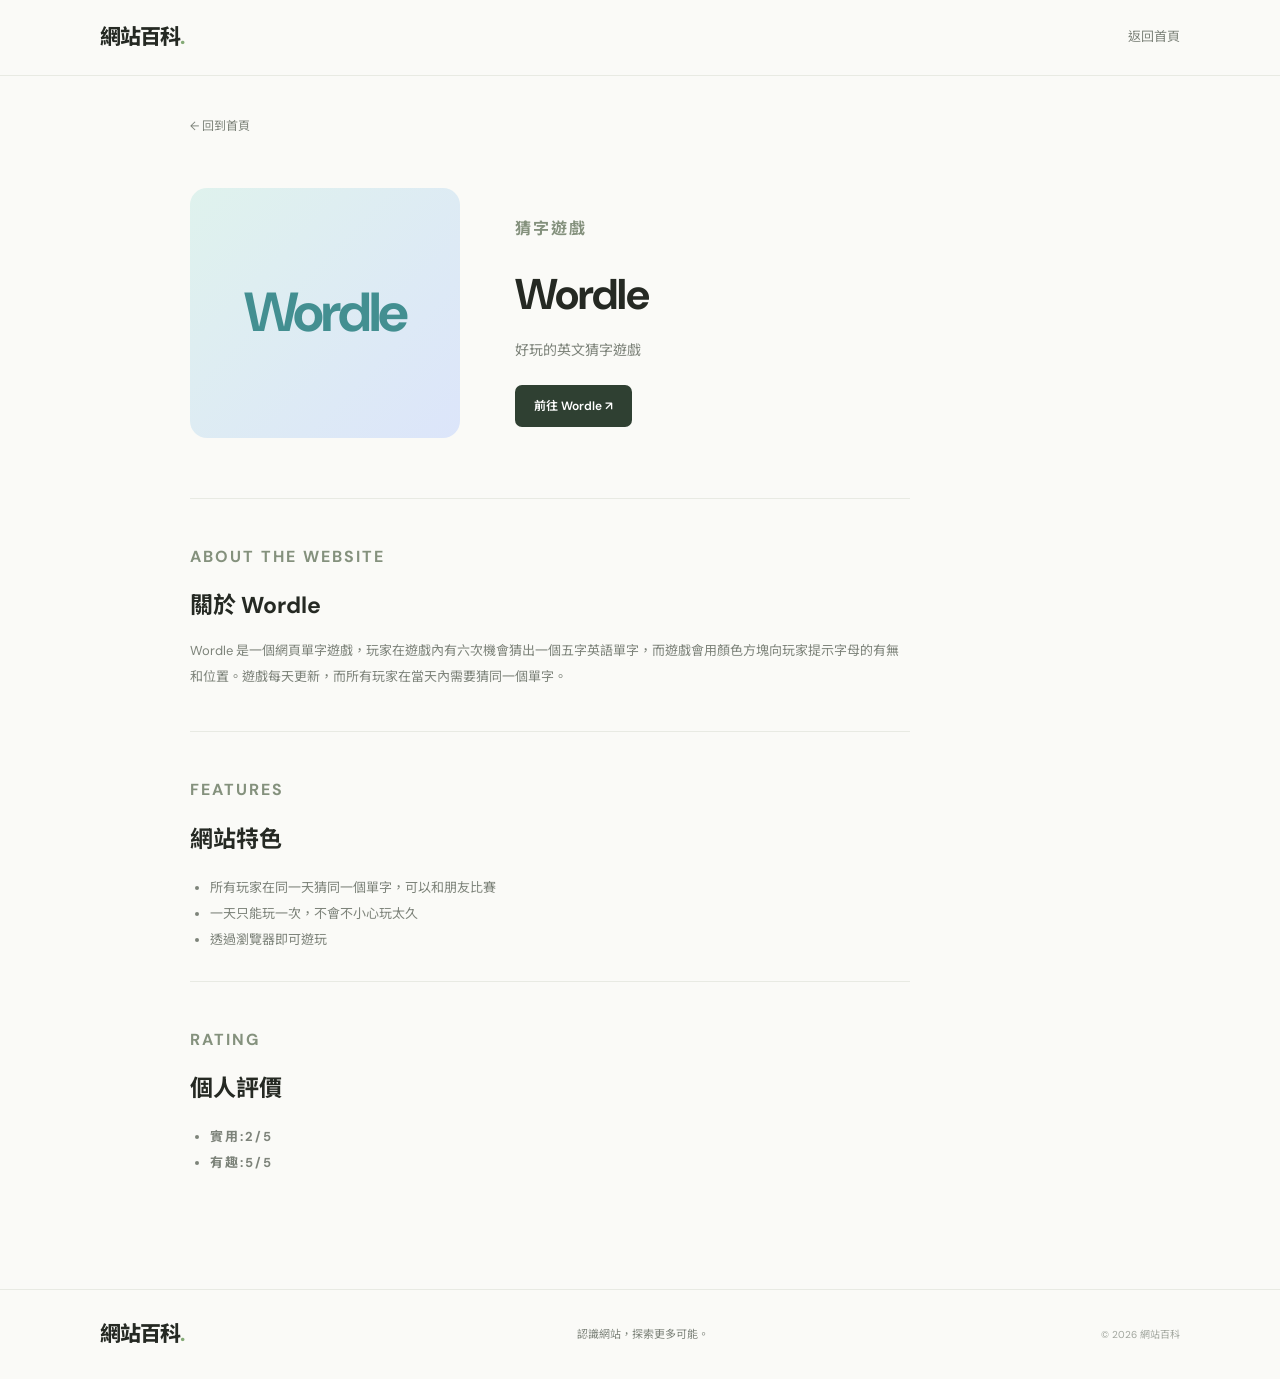
==== wordle.html @ 5062c01d "Add files via upload" ====
<!DOCTYPE html>
<html lang="zh-Hant">
<head>
  <meta charset="UTF-8"><meta name="viewport" content="width=device-width, initial-scale=1.0">
  <title>Wordle｜網站百科</title><link rel="stylesheet" href="css/style.css">
</head>
<body>
  <header class="header"><a class="logo" href="index.html">網站百科<span>.</span></a><nav><a href="index.html">返回首頁</a></nav></header>
  <main class="detail-main">
    <a class="back-link" href="index.html">← 回到首頁</a>
    <div class="detail-hero">
      <div class="detail-art visual-canva"><span>Wordle</span></div>
      <div><p class="eyebrow">猜字遊戲</p><h1>Wordle</h1><p class="detail-lead">好玩的英文猜字遊戲</p><a class="primary-button" href="https://www.nytimes.com/games/wordle/index.html" target="_blank" rel="noopener">前往 Wordle ↗</a></div>
    </div>
    <section class="detail-section"><p class="eyebrow">ABOUT THE WEBSITE</p><h2>關於 Wordle</h2><p>Wordle 是一個網頁單字遊戲，玩家在遊戲內有六次機會猜出一個五字英語單字，而遊戲會用顏色方塊向玩家提示字母的有無和位置。遊戲每天更新，而所有玩家在當天內需要猜同一個單字。</p></section>
    <section class="detail-section feature-section"><p class="eyebrow">FEATURES</p><h2>網站特色</h2><ul><li>所有玩家在同一天猜同一個單字，可以和朋友比賽</li><li>一天只能玩一次，不會不小心玩太久</li><li>透過瀏覽器即可遊玩</li></ul></section>
    <section class="detail-section feature-section"><p class="eyebrow">RATING</p><h2>個人評價</h2><ul class="eyebrow"><li>實用:2/5</li><li>有趣:5/5</li></ul></section>
  </main>
  <footer class="footer"><a class="logo" href="index.html">網站百科<span>.</span></a><p>認識網站，探索更多可能。</p><small>© 2026 網站百科</small></footer>
</body>
</html>
---- css/style.css ----
@import url('https://fonts.googleapis.com/css2?family=DM+Sans:wght@400;500;600;700&family=Noto+Sans+TC:wght@400;500;600;700;800&display=swap');

:root {
  --background: #fafaf7;
  --text: #252923;
  --muted: #7d837a;
  --green: #dcebd4;
  --dark-green: #38583b;
  --line: #e8eae3;
}

* { box-sizing: border-box; }
html { scroll-behavior: smooth; }
body {
  margin: 0;
  background: var(--background);
  color: var(--text);
  font-family: 'DM Sans', 'Noto Sans TC', sans-serif;
  line-height: 1.7;
}
a { color: inherit; text-decoration: none; }
.header {
  height: 76px;
  padding: 0 max(24px, calc((100% - 1080px) / 2));
  display: flex;
  align-items: center;
  justify-content: space-between;
  border-bottom: 1px solid var(--line);
}
.logo { font-size: 21px; font-weight: 800; letter-spacing: -1px; }
.logo span { color: #83a975; }
nav { display: flex; gap: 30px; font-size: 13px; color: var(--muted); }
nav a:hover, .back-link:hover { color: var(--dark-green); }

.hero {
  min-height: 390px;
  padding: 85px 24px 80px;
  text-align: center;
  background: linear-gradient(180deg, #f0f4eb 0%, var(--background) 100%);
}
.eyebrow { color: #84917d; font-size: 16px; font-weight: 700; letter-spacing: 2px; }
.hero h1 { margin: 16px 0; font-size: clamp(38px, 6vw, 58px); line-height: 1.25; letter-spacing: -2px; }
.hero h1 span { color: #8da684; }
.intro { margin: 0 auto 25px; color: var(--muted); font-size: 14px; }
.primary-button {
  display: inline-block;
  padding: 11px 19px;
  background: #2f4032;
  color: white;
  border-radius: 7px;
  font-size: 12px;
  font-weight: 600;
  transition: background .2s, transform .2s;
}
.primary-button:hover { background: #52724f; transform: translateY(-2px); }

.sort-container {
  display: flex;
  justify-content: flex-end;
  align-items: center;
  gap: 10px;
}

.content { width: min(1080px, calc(100% - 48px)); margin: 0 auto; padding: 65px 0 90px; }
.section-heading { display: flex; align-items: end; justify-content: space-between; margin-bottom: 25px; }
.section-heading h2 { margin: 4px 0 0; font-size: 27px; }
.section-heading > p { color: var(--muted); font-size: 12px; }
.card-grid { display: grid; grid-template-columns: repeat(3, 1fr); gap: 20px; }
.website-card {
  display: block;
  overflow: hidden;
  background: white;
  border: 1px solid var(--line);
  border-radius: 13px;
  transition: transform .2s, box-shadow .2s;
}
.website-card:hover { transform: translateY(-5px); box-shadow: 0 14px 30px #26332612; }
.card-visual { height: 170px; display: grid; place-items: center; }
.card-visual span { font-size: 55px; font-weight: 700; }
.visual-wiki { background: #edf0f1; color: #333b40; }
.visual-youtube { background: #fae7e4; color: #e34d43; }
.visual-youtube span { display: grid; place-items: center; width: 83px; height: 58px; border-radius: 17px; background: #e34d43; color: white; font-size: 28px; }
.visual-canva { background: linear-gradient(135deg, #dff2ed, #dce5fa); color: #438f91; }
.visual-canva span { font-size: 43px; font-weight: 600; letter-spacing: -3px; }
.visual-disco { background: linear-gradient(135deg, #f2e8df, #fae8dc); color: #e19b5f; }
.visual-disco span { font-size: 43px; font-weight: 600; letter-spacing: -3px; }
.visual-wordle { background: linear-gradient(135deg, #f6f6f6, #e0dfdf); color: #529447; }
.visual-wordle span { font-size: 43px; font-weight: 600; letter-spacing: -3px; }
.visual-quickdraw { background: linear-gradient(135deg, #f2f2df, #faf2dc); color: #e19b5f; }
.visual-quickdraw span { font-size: 43px; font-weight: 600; letter-spacing: -3px; }
.card-info { padding: 18px 20px 20px; }
.category { margin: 0 0 4px; color: #8ba17e; font-size: 10px; }
.card-info h3 { margin: 0 0 6px; font-size: 19px; }
.card-info > p:not(.category) { min-height: 44px; margin: 0 0 15px; color: var(--muted); font-size: 12px; }
.card-link { color: var(--dark-green); font-size: 11px; font-weight: 700; }

.footer {
  min-height: 90px;
  padding: 22px max(24px, calc((100% - 1080px) / 2));
  border-top: 1px solid var(--line);
  display: flex;
  align-items: center;
  justify-content: space-between;
  gap: 15px;
}
.footer p { margin: 0; color: var(--muted); font-size: 11px; }
.footer small { color: #a0a59d; font-size: 10px; }

.detail-main { width: min(900px, calc(100% - 48px)); margin: 0 auto; padding: 35px 0 85px; }
.back-link { color: var(--muted); font-size: 12px; }
.detail-hero { display: grid; grid-template-columns: 270px 1fr; align-items: center; gap: 55px; padding: 50px 0 60px; }
.detail-art { height: 250px; border-radius: 17px; display: grid; place-items: center; }
.detail-art > span { font-size: 85px; font-weight: 700; }
.detail-art.visual-youtube > span { width: 112px; height: 79px; border-radius: 22px; font-size: 38px; }
.detail-art.visual-canva > span { font-size: 55px; }
.detail-art.visual-disco > span { font-size: 55px; }
.detail-art.visual-wordle > span { font-size: 55px; }
.detail-art.visual-quickdraw > span { font-size: 55px; }
.detail-hero h1 { margin: 8px 0; font-size: 43px; letter-spacing: -1px; }
.detail-lead { margin: 0 0 22px; color: var(--muted); font-size: 14px; }
.detail-section { max-width: 720px; padding: 28px 0; border-top: 1px solid var(--line); }
.detail-section h2 { margin: 5px 0 12px; font-size: 23px; }
.detail-section > p:last-child, .detail-section li { color: var(--muted); font-size: 13px; line-height: 2; }
.feature-section ul { padding-left: 20px; margin-bottom: 0; }

@media (max-width: 650px) {
  .header { height: 66px; padding: 0 18px; }
  nav { gap: 16px; font-size: 11px; }
  .hero { padding: 70px 20px 65px; }
  .content { width: calc(100% - 36px); padding: 48px 0 60px; }
  .section-heading { display: block; }
  .section-heading > p { margin: 8px 0 0; }
  .card-grid { grid-template-columns: 1fr; gap: 15px; }
  .card-visual { height: 155px; }
  .footer { padding: 22px 18px; flex-wrap: wrap; }
  .footer p { order: 3; width: 100%; }
  .detail-main { width: calc(100% - 36px); padding-top: 25px; }
  .detail-hero { grid-template-columns: 1fr; gap: 25px; padding: 30px 0 40px; }
  .detail-art { height: 190px; }
  .detail-art > span { font-size: 70px; }
  .detail-hero h1 { font-size: 36px; }
}
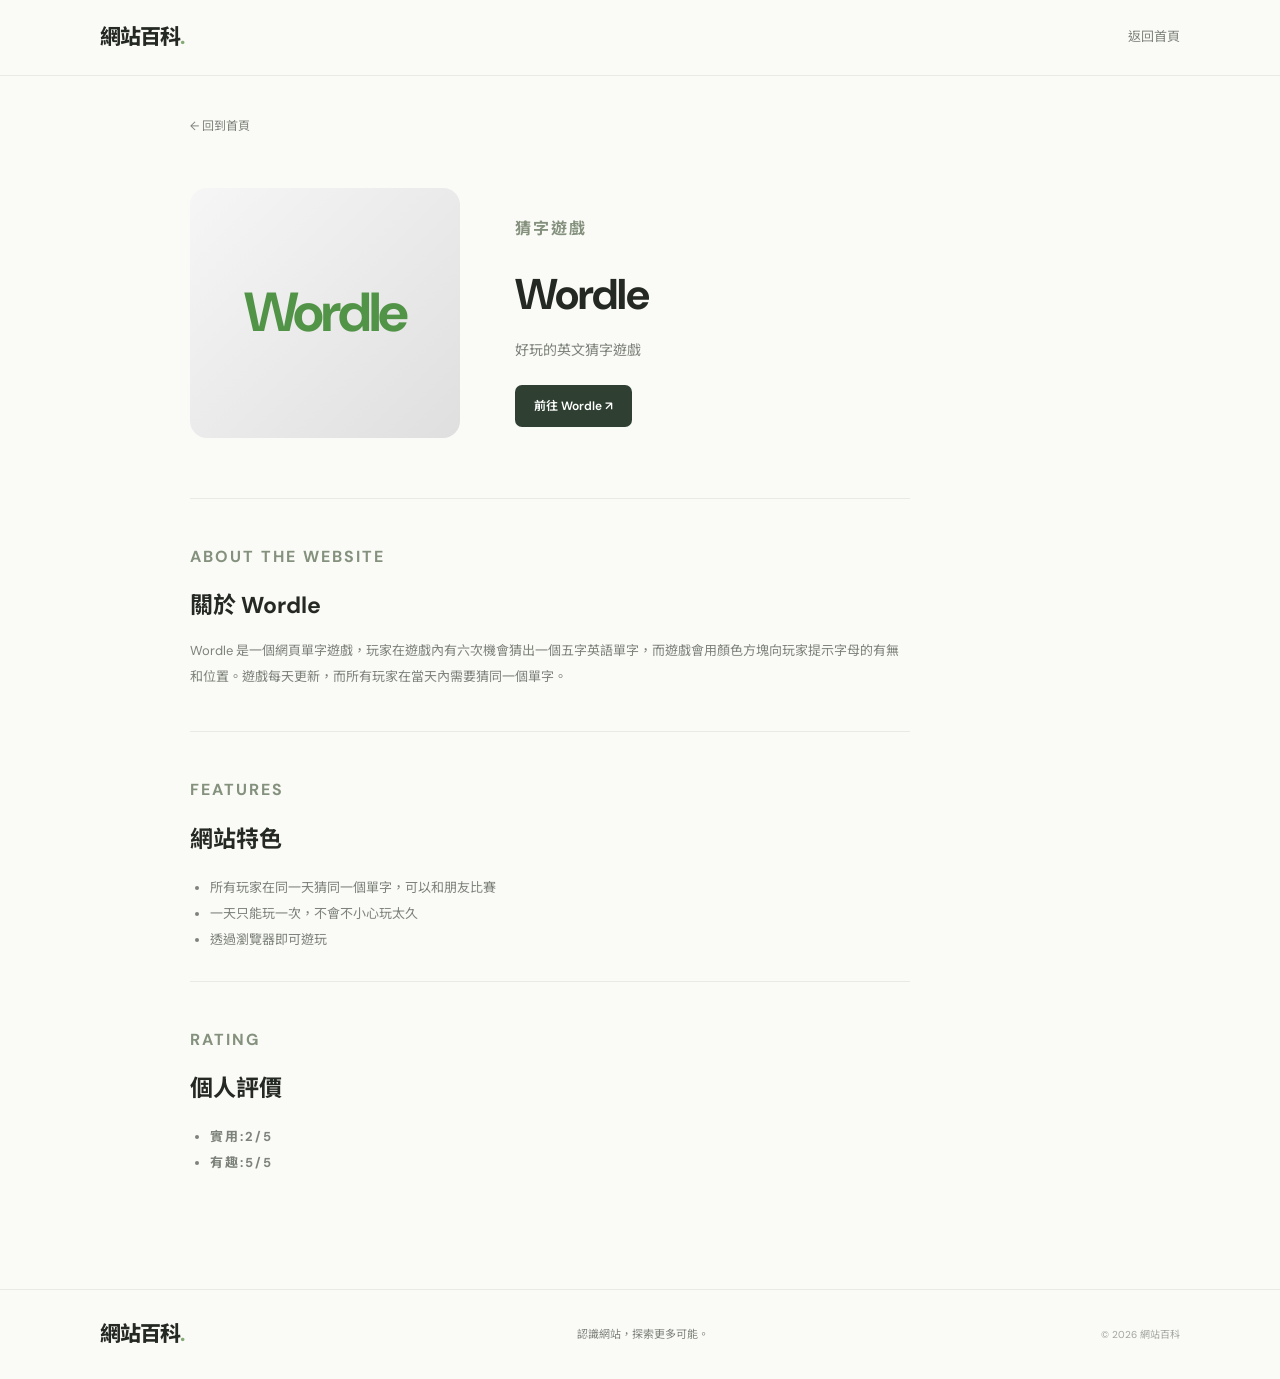
==== commit fc0cf106: "Add files via upload" ====
--- a/wordle.html
+++ b/wordle.html
@@ -9,7 +9,7 @@
   <main class="detail-main">
     <a class="back-link" href="index.html">← 回到首頁</a>
     <div class="detail-hero">
-      <div class="detail-art visual-canva"><span>Wordle</span></div>
+      <div class="detail-art visual-wordle"><span>Wordle</span></div>
       <div><p class="eyebrow">猜字遊戲</p><h1>Wordle</h1><p class="detail-lead">好玩的英文猜字遊戲</p><a class="primary-button" href="https://www.nytimes.com/games/wordle/index.html" target="_blank" rel="noopener">前往 Wordle ↗</a></div>
     </div>
     <section class="detail-section"><p class="eyebrow">ABOUT THE WEBSITE</p><h2>關於 Wordle</h2><p>Wordle 是一個網頁單字遊戲，玩家在遊戲內有六次機會猜出一個五字英語單字，而遊戲會用顏色方塊向玩家提示字母的有無和位置。遊戲每天更新，而所有玩家在當天內需要猜同一個單字。</p></section>
